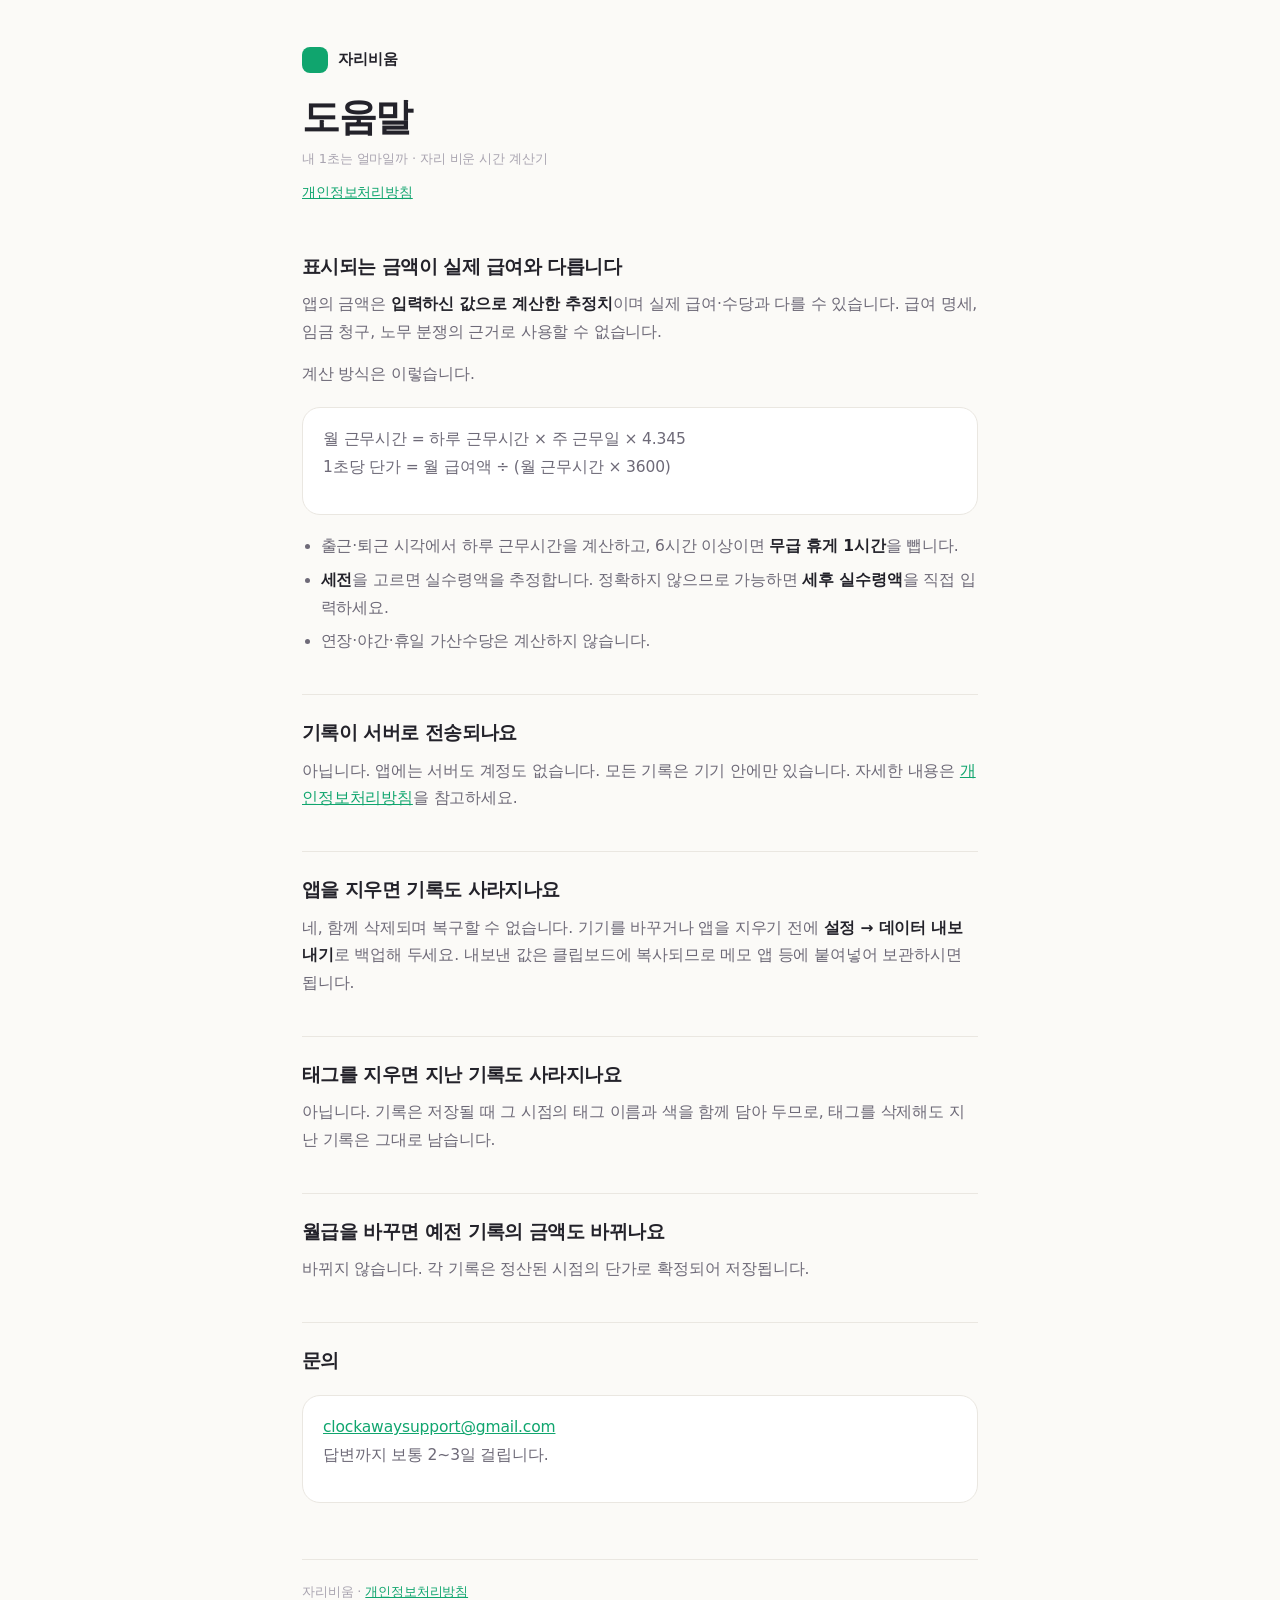
==== index.html @ e85e3105 "자리비움 지원 페이지 · 개인정보처리방침" ====
<!doctype html><html lang="ko"><head>
<meta charset="utf-8"><meta name="viewport" content="width=device-width,initial-scale=1">
<title>자리비움 · 지원</title>
<link rel="stylesheet" href="style.css">
</head><body><div class="wrap">
<header>
  <div class="brand"><span class="dot"></span>자리비움</div>
  <h1>도움말</h1>
  <div class="upd">내 1초는 얼마일까 · 자리 비운 시간 계산기</div>
  <nav><a href="privacy.html">개인정보처리방침</a></nav>
</header>

<h2>표시되는 금액이 실제 급여와 다릅니다</h2>
<p>앱의 금액은 <strong>입력하신 값으로 계산한 추정치</strong>이며 실제 급여·수당과 다를 수 있습니다.
급여 명세, 임금 청구, 노무 분쟁의 근거로 사용할 수 없습니다.</p>
<p>계산 방식은 이렇습니다.</p>
<div class="card">
  <p>월 근무시간 = 하루 근무시간 × 주 근무일 × 4.345<br>
  1초당 단가 = 월 급여액 ÷ (월 근무시간 × 3600)</p>
</div>
<ul>
  <li>출근·퇴근 시각에서 하루 근무시간을 계산하고, 6시간 이상이면 <strong>무급 휴게 1시간</strong>을 뺍니다.</li>
  <li><strong>세전</strong>을 고르면 실수령액을 추정합니다. 정확하지 않으므로 가능하면 <strong>세후 실수령액</strong>을 직접 입력하세요.</li>
  <li>연장·야간·휴일 가산수당은 계산하지 않습니다.</li>
</ul>

<h2>기록이 서버로 전송되나요</h2>
<p>아닙니다. 앱에는 서버도 계정도 없습니다. 모든 기록은 기기 안에만 있습니다.
자세한 내용은 <a href="privacy.html">개인정보처리방침</a>을 참고하세요.</p>

<h2>앱을 지우면 기록도 사라지나요</h2>
<p>네, 함께 삭제되며 복구할 수 없습니다.
기기를 바꾸거나 앱을 지우기 전에 <strong>설정 → 데이터 내보내기</strong>로 백업해 두세요.
내보낸 값은 클립보드에 복사되므로 메모 앱 등에 붙여넣어 보관하시면 됩니다.</p>

<h2>태그를 지우면 지난 기록도 사라지나요</h2>
<p>아닙니다. 기록은 저장될 때 그 시점의 태그 이름과 색을 함께 담아 두므로,
태그를 삭제해도 지난 기록은 그대로 남습니다.</p>

<h2>월급을 바꾸면 예전 기록의 금액도 바뀌나요</h2>
<p>바뀌지 않습니다. 각 기록은 정산된 시점의 단가로 확정되어 저장됩니다.</p>

<h2>문의</h2>
<div class="card">
  <p><a href="mailto:clockawaysupport@gmail.com">clockawaysupport@gmail.com</a><br>
  답변까지 보통 2~3일 걸립니다.</p>
</div>

<footer>
  자리비움 · <a href="privacy.html">개인정보처리방침</a>
</footer>
</div></body></html>
---- style.css ----
:root{
  --paper:#FBFAF7; --panel:#fff; --line:#EAE7E1;
  --ink:#23222A; --ink2:#6E6A78; --ink3:#A9A4B0;
  --won:#10A56E; --wonSoft:#E2F4EC;
  --kr:"IBM Plex Sans KR","Apple SD Gothic Neo",system-ui,-apple-system,sans-serif;
}
*{box-sizing:border-box}
body{margin:0;background:var(--paper);color:var(--ink);font-family:var(--kr);
  font-size:15.5px;line-height:1.8;letter-spacing:-.01em;-webkit-text-size-adjust:100%}
.wrap{max-width:720px;margin:0 auto;padding:0 22px 90px}
header{padding:46px 0 6px}
.brand{display:flex;align-items:center;gap:10px;font-weight:700;font-size:15px}
.dot{width:26px;height:26px;border-radius:8px;background:var(--won);flex:none}
h1{font-size:clamp(28px,6vw,38px);line-height:1.2;margin:22px 0 6px;letter-spacing:-.035em}
.upd{color:var(--ink3);font-size:13px}
h2{font-size:19px;margin:38px 0 8px;letter-spacing:-.03em;padding-top:20px;
  border-top:1px solid var(--line)}
h2:first-of-type{border-top:0;padding-top:0}
p,li{color:var(--ink2)}
p{margin:0 0 14px}
ul{padding-left:1.2em;margin:0 0 14px}
li{margin-bottom:6px}
strong{color:var(--ink);font-weight:600}
.card{background:var(--panel);border:1px solid var(--line);border-radius:18px;
  padding:18px 20px;margin:18px 0}
.hl{background:var(--wonSoft);border:0}
.hl p{color:#0A6B48}
table{width:100%;border-collapse:collapse;font-size:14px;margin:14px 0}
th,td{text-align:left;padding:11px 12px;border-bottom:1px solid var(--line);vertical-align:top}
th{color:var(--ink3);font-weight:600;font-size:12.5px;white-space:nowrap}
td{color:var(--ink2)}
a{color:var(--won)}
footer{margin-top:56px;padding-top:20px;border-top:1px solid var(--line);
  color:var(--ink3);font-size:13px}
nav{display:flex;gap:14px;margin-top:10px;font-size:14px}
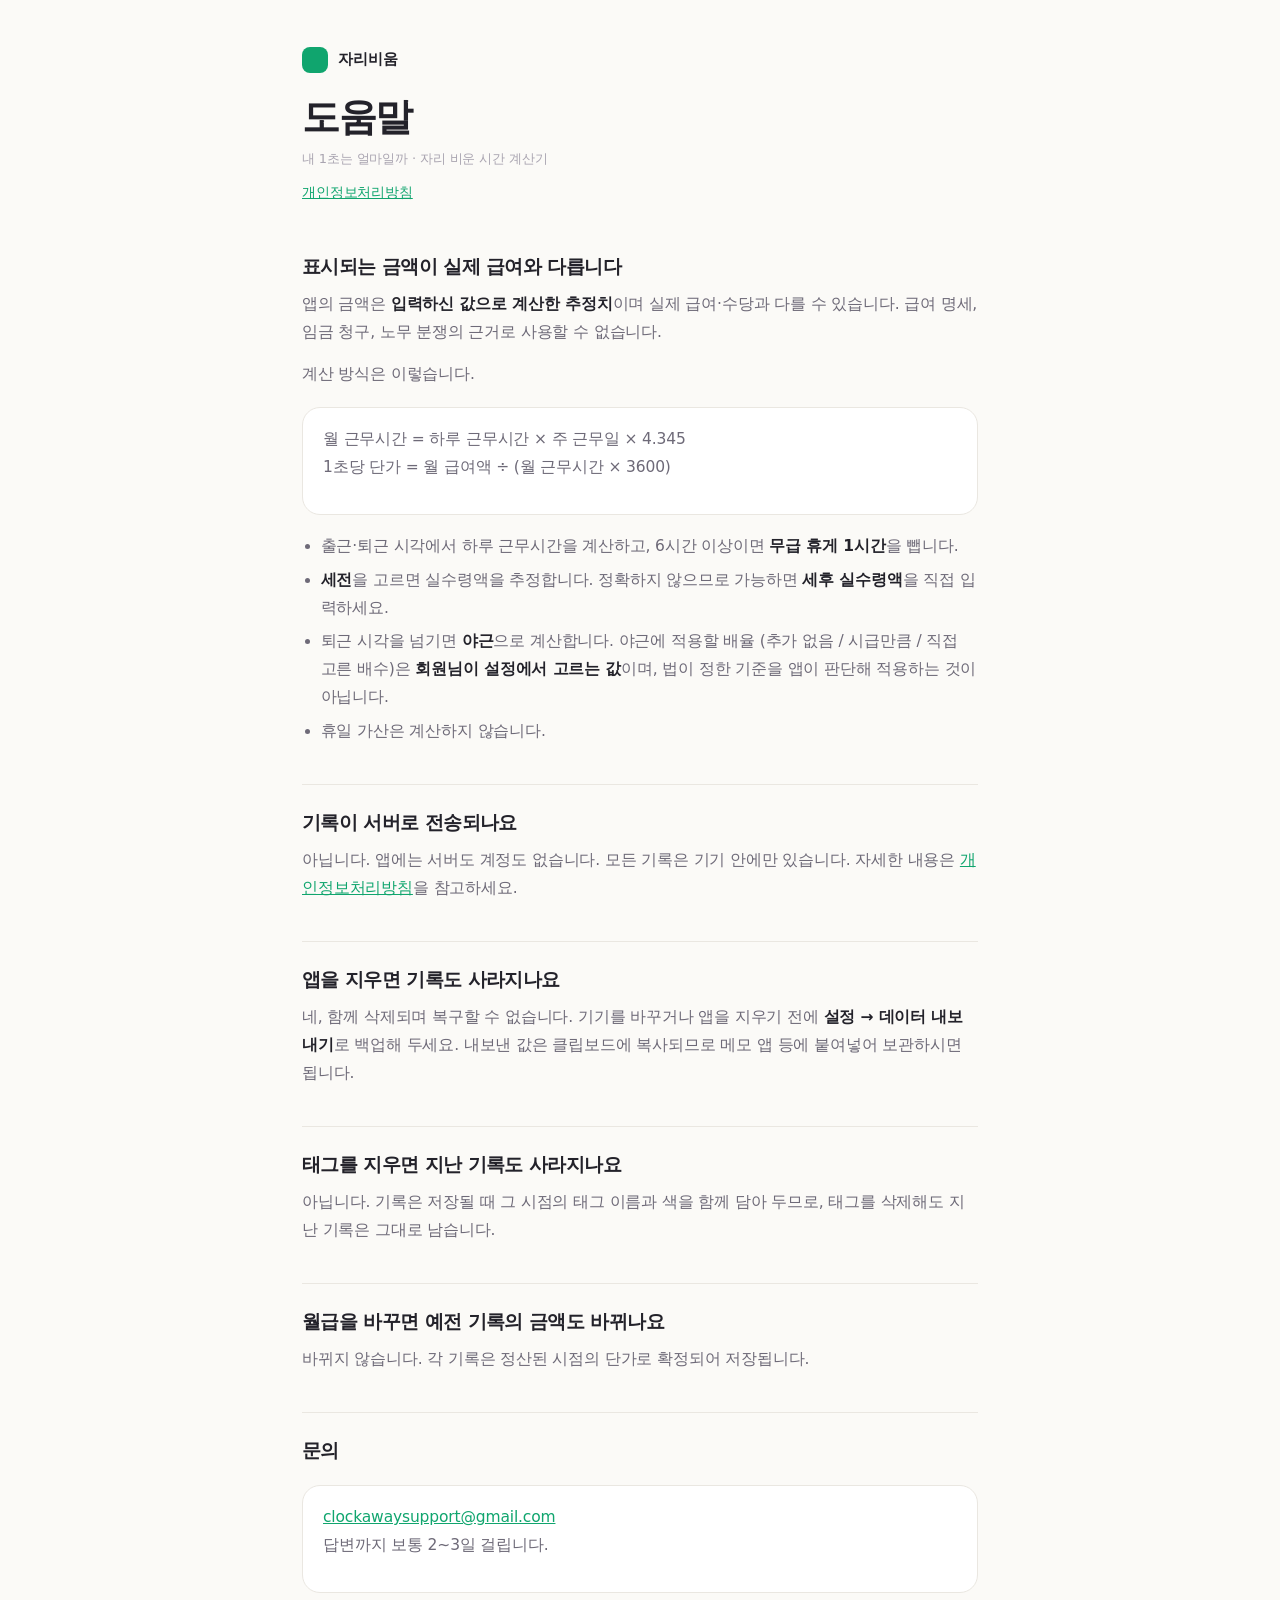
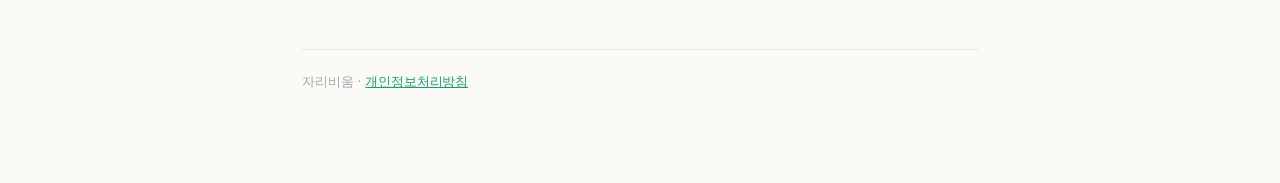
==== commit 97aa87e1: "지원 페이지의 야근 설명이 앱과 달랐다 「연장·야간·휴일 가산수당은 계산하지 않습니다」 — **야근은 계산한다.** `WageEngine.multiplier`가 퇴근 시각 이후 구" ====
--- a/index.html
+++ b/index.html
@@ -21,7 +21,10 @@
 <ul>
   <li>출근·퇴근 시각에서 하루 근무시간을 계산하고, 6시간 이상이면 <strong>무급 휴게 1시간</strong>을 뺍니다.</li>
   <li><strong>세전</strong>을 고르면 실수령액을 추정합니다. 정확하지 않으므로 가능하면 <strong>세후 실수령액</strong>을 직접 입력하세요.</li>
-  <li>연장·야간·휴일 가산수당은 계산하지 않습니다.</li>
+  <li>퇴근 시각을 넘기면 <strong>야근</strong>으로 계산합니다. 야근에 적용할 배율
+      (추가 없음 / 시급만큼 / 직접 고른 배수)은 <strong>회원님이 설정에서 고르는 값</strong>이며,
+      법이 정한 기준을 앱이 판단해 적용하는 것이 아닙니다.</li>
+  <li>휴일 가산은 계산하지 않습니다.</li>
 </ul>
 
 <h2>기록이 서버로 전송되나요</h2>
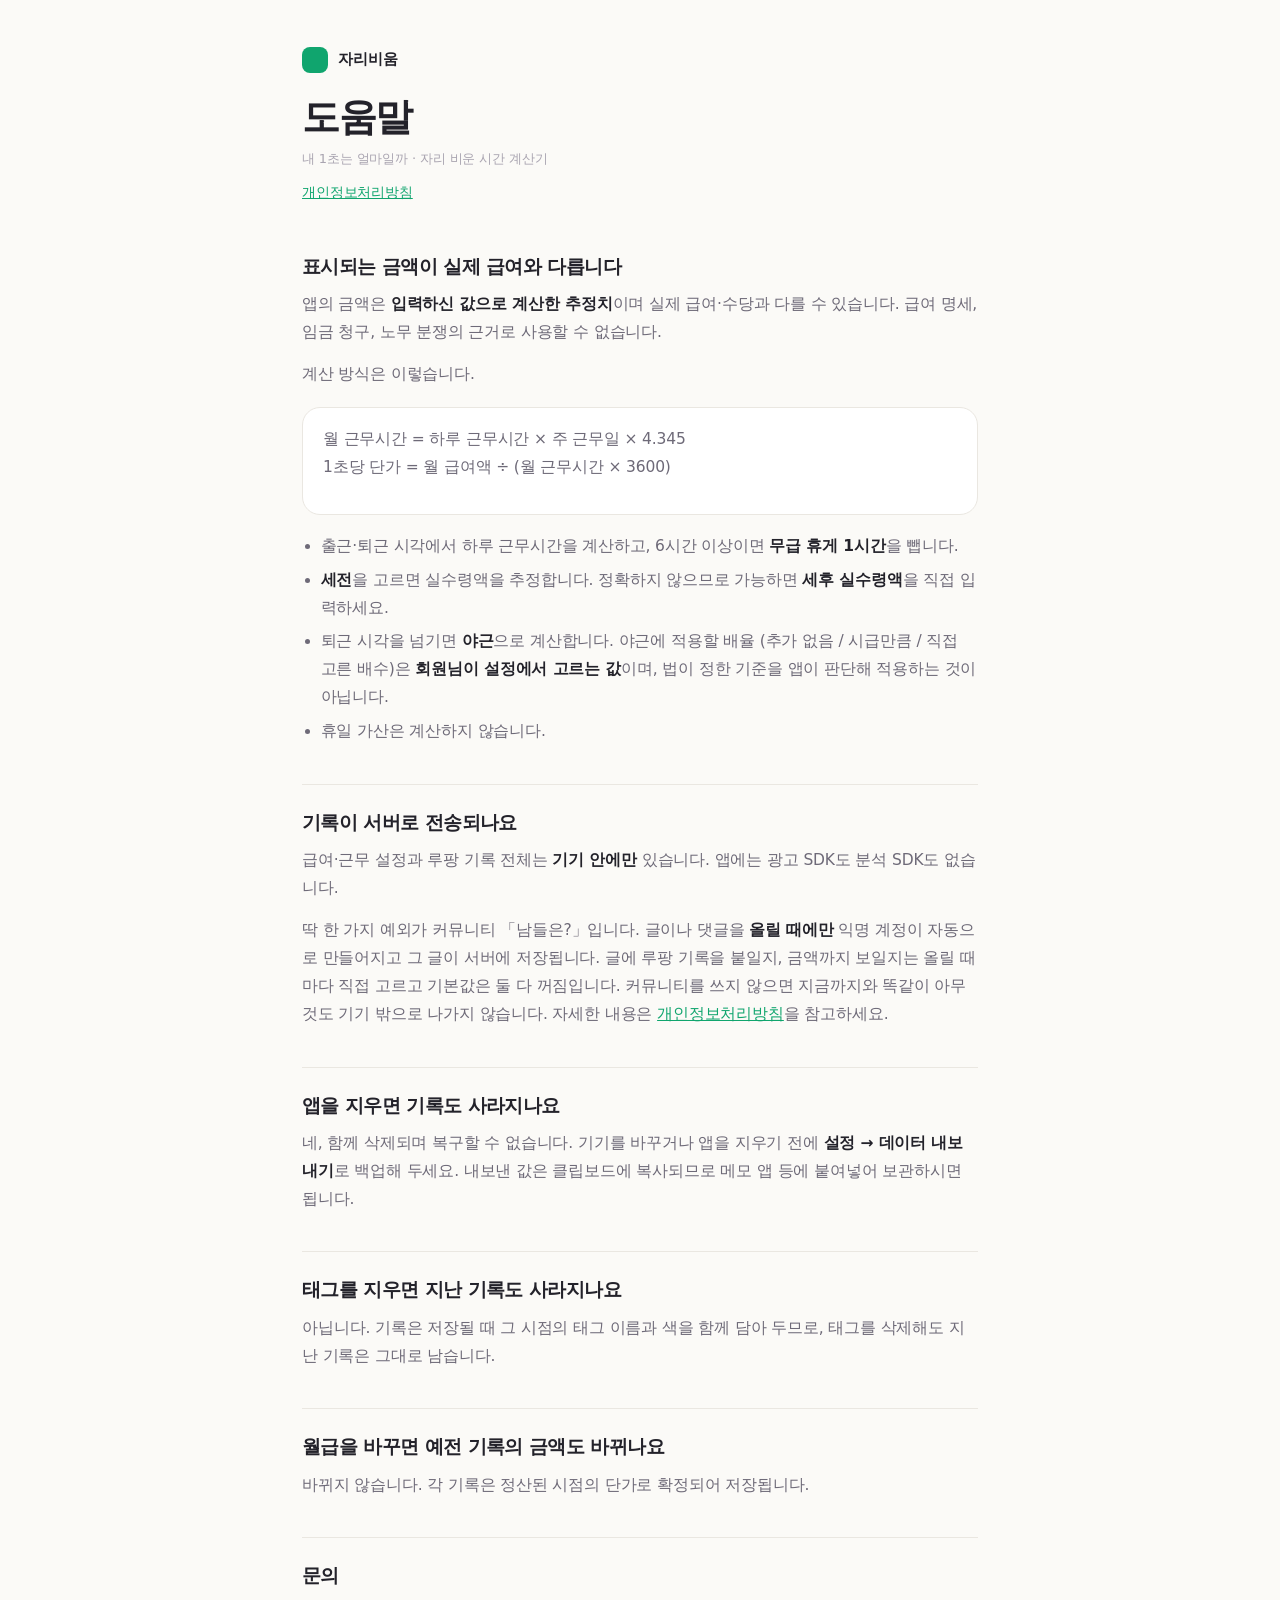
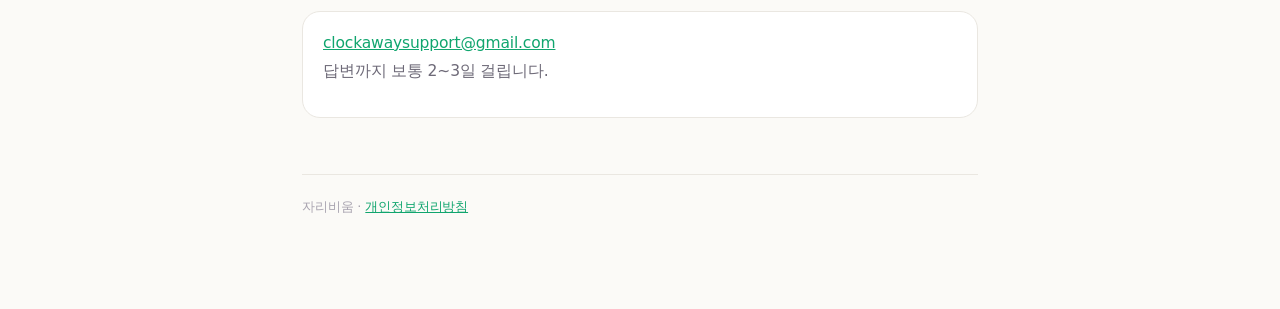
==== commit 8e56c35e: "index.html — 1.1 사실로 정정 (커뮤니티 이후 거짓이 된 문장들)" ====
--- a/index.html
+++ b/index.html
@@ -28,7 +28,12 @@
 </ul>
 
 <h2>기록이 서버로 전송되나요</h2>
-<p>아닙니다. 앱에는 서버도 계정도 없습니다. 모든 기록은 기기 안에만 있습니다.
+<p>급여·근무 설정과 루팡 기록 전체는 <strong>기기 안에만</strong> 있습니다. 앱에는 광고 SDK도
+분석 SDK도 없습니다.</p>
+<p>딱 한 가지 예외가 커뮤니티 「남들은?」입니다. 글이나 댓글을 <strong>올릴 때에만</strong>
+익명 계정이 자동으로 만들어지고 그 글이 서버에 저장됩니다. 글에 루팡 기록을 붙일지, 금액까지
+보일지는 올릴 때마다 직접 고르고 기본값은 둘 다 꺼짐입니다. 커뮤니티를 쓰지 않으면 지금까지와
+똑같이 아무것도 기기 밖으로 나가지 않습니다.
 자세한 내용은 <a href="privacy.html">개인정보처리방침</a>을 참고하세요.</p>
 
 <h2>앱을 지우면 기록도 사라지나요</h2>
